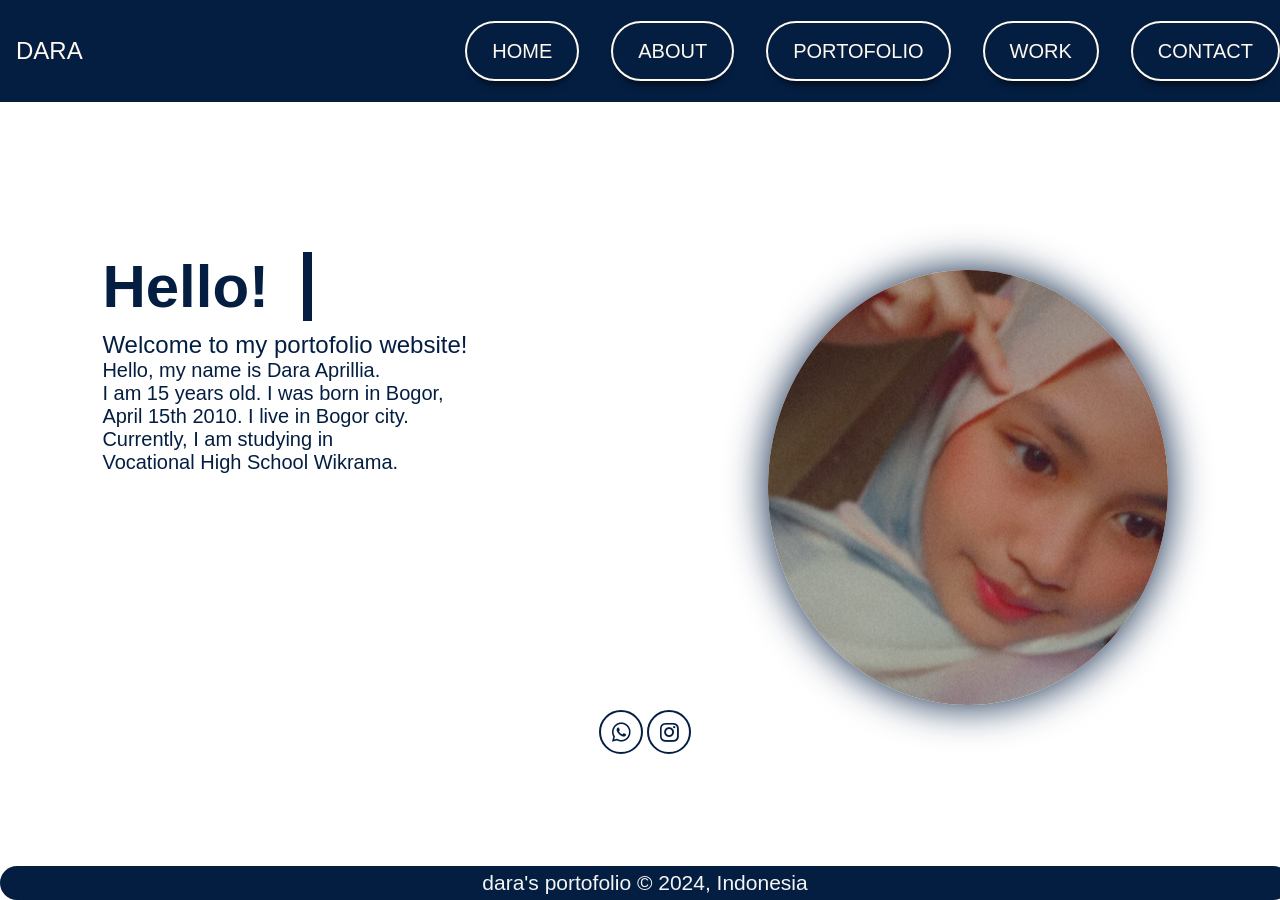
==== index.html @ 4468cf0a "first commit" ====
<!DOCTYPE html>
<html lang="en">
<head>
    <meta charset="UTF-8">
    <meta name="viewport" content="width=device-width, initial-scale=1.0">
    <title>Dara Aprillia</title>
    <link rel="stylesheet" href="style.css">
    <link href='https://unpkg.com/boxicons@2.1.4/css/boxicons.min.css' rel='stylesheet'>
</head>
<body>
    <header>
     <nav>
        <h1 class="nama">DARA</h1>
        <nav class="navbar">
        <ul>
            <li><a href="index.html">HOME</a></li>
            <li><a href="about.html">ABOUT</a></li>
            <li><a href="portofolio.html">PORTOFOLIO</a></li>
            <li> <a href="Work.html">WORK</a></li>
            <li><a href="contact.html">CONTACT</a></li>
        </ul>
        </nav>
     </nav>
    </header>
   
<main>
    <section id="HOME" class="home">
        <h1 class="typing">Hello!</h1>
        <h2>Welcome to my portofolio website!</h2>
        <p>
            Hello, my name is Dara Aprillia.<br>
            I am 15 years old. I was born in Bogor,<br>
            April 15th 2010. I live in Bogor city.<br>
            Currently, I am studying in<br> 
            Vocational High School Wikrama.<br>
        </p>
        <img src="image/dara.jpeg">
    </section>
        <br>
        <br>

    <section id="CONTACT" class="contact">
        <div class="home-sci">
            <a href="https://wa.me/+6285724727301?>?text=hello!" target="_blank">
                <i class='bx bxl-whatsapp'></i>
            </a>
            <a href="https://www.instagram.com/__daraaprrl?igsh=MmRsMGh2bnN0bWc1?>" target="_blank">
                <i class='bx bxl-instagram'></i>
            </a>
        </div>
    </section>
    <br>
    <br>
</main>
    <footer class="footer">
        <p>dara's portofolio &copy; 2024, Indonesia </p>
    </footer>
</body>
</html>
---- style.css ----
/* ini buat home */
*, html {
    padding: 0;
    margin: 0;
}

nav {
    background-color: #041e42;
    display: flex;
    justify-content: space-between;
    padding: 8px 0;
}

nav ul {
    list-style: none ;
    display: flex; 
    gap: 2rem; 
}

nav ul li {
    display: flex;
}

nav ul li a {
    padding: 12px 25px;
    margin: 5px 0px;
    border: 2px solid #fff9f0;
    border-radius: 30px;
    box-shadow: 0 10px 10px -8px rgb(0 0 0 / 78%);
    color: #fff9f0;
    text-decoration: none;
}

li a:hover {
    background-color: #13407e;
}

.nama {
    padding: 15px 16px;
    float: left;
    align-content: center;
    color: #fff9f0;
    font-family: 'Gill Sans', 'Gill Sans MT', Calibri, 'Trebuchet MS', sans-serif;
    font-weight: 400; 
}

.home {
    margin-left: 8%;
    margin-top: 150px;
}

.home h1 {
    font-size: 60px;
    color: #041e42;
    margin-bottom: 10px;
}

.home h2 {
    color:  #041e42;
    font-family: 'Gill Sans', 'Gill Sans MT', Calibri, 'Trebuchet MS', sans-serif;
    font-weight: 400; 
}

.home p {
    color: #041e42;
    font-size: 20px;
    margin-bottom: 200px;
    font-family: 'Gill Sans', 'Gill Sans MT', Calibri, 'Trebuchet MS', sans-serif;
}
      
.home img {
    height: 435px;
    width: 400px;
    border-radius: 50%;
    box-shadow: 0 0 40px #041e42;
    transition: .5s;
    position: absolute;
    left: 60%;
    top: 30%;
    object-fit: cover;
}
    
.home img:hover {
    box-shadow: none;
}

.typing {
    font-family: 'Gill Sans', 'Gill Sans MT', Calibri, 'Trebuchet MS', sans-serif;
    font-size: 24px;
    white-space: nowrap;
    overflow: hidden;
    border-right: 0.15em solid #041e42;
    width: 6ch; 
    animation: typing 1.5s steps(6, end), blink-caret 0.75s step-end infinite;
}

@keyframes typing {
    0%, 100% {
        width: 0;
    }
    50%{
        width: 8ch;
    }
}

@keyframes blink-caret {
    from, to { border-right-color: transparent; }
    50% { border-right-color: #041e42 }
}

/* ini bagian logo wa, ig */
.home-sci {
    min-height: 15vh;
    margin-left: 10px;

}

.home-sci a {
    position: relative;
    display: inline-flex;
    justify-content: center;
    align-items: center;
    width: 40px;
    height: 40px;
    background: transparent;
    border: 2px solid #041e42;
    border-radius: 50%;
    font-size: 25px;
    color: #041e42;
    text-decoration: none;
    z-index: 1;
    overflow: hidden;
    transition: .5s;
}

.home-sci a:hover {
    color: whitesmoke;
}

.home-sci a::before {
    content: '';
    position: absolute;
    top: 0;
    left: 0;
    width: 0;
    height: 100%;
    background: #041e42;
    z-index: -1;
    transition: .5s;
}

.home-sci a:hover::before {
    width: 100%;
}

/* ini buat bagian box about*/
#Education {
    background-color: #fff9f0;
    padding: 50px 0;
    text-align: center;
}

    .headersklills h1 {
        font-family: 'Gill Sans', 'Gill Sans MT', Calibri, 'Trebuchet MS', sans-serif;
        font-size: 2.5rem;
        color: #041e42;
        margin-bottom: 40px;
    }

    .headersklills p {
        font-family: 'Gill Sans', 'Gill Sans MT', Calibri, 'Trebuchet MS', sans-serif;
        color: #13407e;
        margin-bottom: 40px;
    }

span {
    color: #13407e;
}

.education-container {
    display: flex;
    flex-wrap: wrap;
    justify-content: center;
    gap: 30px;
    padding: 0 20px;
}

.education-box {
    background-color: whitesmoke;
    border-radius: 15px;
    box-shadow: 0 4px 10px #041e42;
    width: calc(30% - 30px);
    text-align: center;
    padding: 25px;
    transition: transform 0.3s ease, box-shadow 0.3s ease;
}

.education-box:hover {
    transform: translateY(-10px);
    box-shadow: 0 6px 15px #041e42;
}

.sejarah-box {
    background-color: whitesmoke;
    border-radius: 15px;
    box-shadow: 0 4px 10px #041e42;
    width: calc(30% - 10px);
    text-align: center;
    padding: 30px;
    transition: transform 0.3s ease, box-shadow 0.3s ease;
}

.sejarah-box:hover {
    transform: translateY(-10px);
    box-shadow: 0 6px 15px #041e42;
}

.work-box {
    background-color: whitesmoke;
    border-radius: 15px;
    box-shadow: 0 4px 10px #041e42;
    width: calc(30% - 10px);
    text-align: center;
    padding: 30px;
    transition: transform 0.3s ease, box-shadow 0.3s ease;
}

.work-box:hover {
    transform: translateY(-10px);
    box-shadow: 0 6px 15px #041e42;
}


.education-image img {
    width: 100%;
    height: 250px;
    object-fit: cover;
    border-radius: 10px;
    margin-bottom: 15px;
}


.education-info h2 {
    font-family: 'Gill Sans', 'Gill Sans MT', Calibri, 'Trebuchet MS', sans-serif;
    font-size: 1.3rem;
    color:#041e42;
    margin-bottom: 10px;
}

.education-info p {
    font-size: 1rem;
    color: #13407e;
    line-height: 1.6;
    font-family: 'Gill Sans', 'Gill Sans MT', Calibri, 'Trebuchet MS', sans-serif;
}

@media (max-width: 768px) {
    .education-container {
        flex-direction: column;
        gap: 20px;
    }

    .education-box {
        width: 100%;
    }
}

/* ini untuk bagian tugas pipas */
#Article {
    background-color: #fff9f0;
    padding: 50px 0;
    text-align: center;
}

.Article h1 {
    font-family: 'Gill Sans', 'Gill Sans MT', Calibri, 'Trebuchet MS', sans-serif;
    font-size: 2.5rem;
    color: #041e42;
    margin-bottom: 40px;
}

.Article-container {
    display: flex;
    flex-wrap: wrap;
    justify-content: center;
    gap: 30px;
    padding: 0 20px;
}

.Article-box {
    background-color: whitesmoke;
    border-radius: 10px;
    box-shadow: 0 4px 10px #041e42;
    width: calc(300% - 30px);
    text-align: center;
    padding: 20px;
    transition: transform 0.3s ease, box-shadow 0.3s ease;
}

.Article-box:hover {
    transform: translateY(-10px);
    box-shadow: 0 6px 15px #041e42;
}

.Article-image img {
    width: 50%;
    height: 400px;
    object-fit: cover;
    border-radius: 10px;
    margin-bottom: 15px;
}

.Article-info h1 {
    font-size: 1.6rem;
    color: #041e42;
    margin-bottom: 10px;
    text-align: center ;
}

.Article-info p, li {
    font-size: 1.1rem;
    color: #13407e;
    line-height: 2rem;
    text-align: justify;
    font-family: 'Gill Sans', 'Gill Sans MT', Calibri, 'Trebuchet MS', sans-serif;
}

.Sejarah-info p {
    font-size: 1.1rem;
    color: #13407e;
    line-height: 2rem;
    text-align: justify;
    font-family: 'Gill Sans', 'Gill Sans MT', Calibri, 'Trebuchet MS', sans-serif;
}

.Sunda-info p {
    font-size: 1.1rem;
    color: #13407e;
    line-height: 2rem;
    text-align: justify;
    font-family: 'Gill Sans', 'Gill Sans MT', Calibri, 'Trebuchet MS', sans-serif;
    text-indent: 30px;
}

.Sunda-info h1 {
    font-size: 1.6rem;
    color: #041e42;
    margin-bottom: 10px;
    text-align: center ;
}

.Sunda-image {
    width: 100px;
}

.education-info a{
    color: #041e42;
    text-decoration: none;
}

a{
    font-size: 20px;
    color: #13407e;
    text-decoration: none;
}

/* untuk portofolio */
.portofolio-container {
    display: flex;
    flex-wrap: wrap;
    justify-content: center;
    gap: 30px;
    padding: 0 20px;
}

.education-info h1 {
    font-family: 'Gill Sans', 'Gill Sans MT', Calibri, 'Trebuchet MS', sans-serif;
    font-size: 1.3rem;
    color:#041e42;
    margin-bottom: 10px;
    text-decoration: none;
}

/* ini untuk contact */
.contact {
    display: flex ;
    place-content: center;
}

#content {
    width: 100%;
    display: flex;
    justify-content: center;
}

#contact h2 { 
    text-align: center;
    font-family: 'Gill Sans', 'Gill Sans MT', Calibri, 'Trebuchet MS', sans-serif;
}


.card {
    width: 400px;
    max-width: 90%;
    box-shadow: 0 4px 8px rgba(0, 0, 0, 0.2);
    padding: 30px;
    margin-top: 20px;
    background-color: #fff;
    border-radius: 10px;
}

#ContactForm_contact-form-name,
#ContactForm_contact-form-email {
    width: 100%;
    height: auto;
    margin: 5px auto;
    padding: 10px;
    background: #fff;
    border: 1px solid #ddd;
}

#ContactForm_contact-form-message {
    width: 100%;
    height: 100px;
    margin: 5px 0;
    padding: 10px;
    background: #fff;
    border: 1px solid #ddd;
}

#ContactForm_contact-form-submit {
    width: 100%;
    background:#041e42;
    color: white;
    margin: 10px auto;
    padding: 10px 18px;
    font-weight: 700;
    font-size: 14px;
    text-transform: uppercase;
    letter-spacing: 1px;
    border-radius: 3px;
    border: 1px solid #ddd;
}

/* ini untuk footer */
.footer{
    padding: 5px;
    background-color: #041e42;
    color: whitesmoke;
    margin-left: 0%;
    margin-right: 0%;
    border-radius: 25px;
    text-align: center;
    font-size: 21px;
    position: fixed;
    bottom: 0%;
    width: 100%;
    font-family: 'Gill Sans', 'Gill Sans MT', Calibri, 'Trebuchet MS', sans-serif;
}
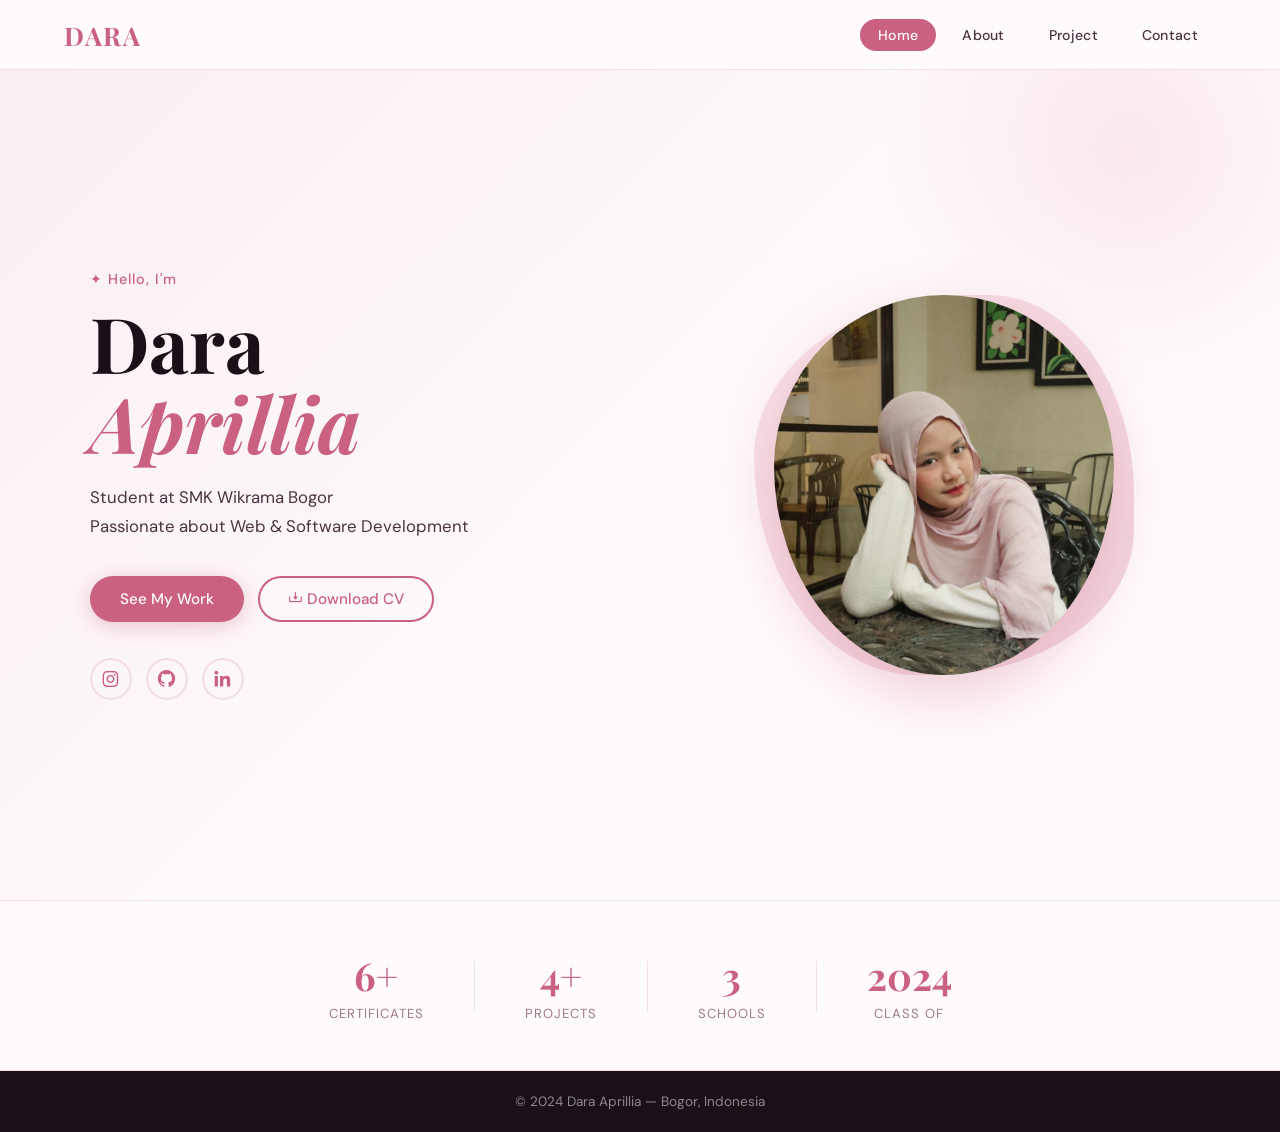
==== commit daf64a28: "pesan update" ====
--- a/index.html
+++ b/index.html
@@ -4,56 +4,61 @@
     <meta charset="UTF-8">
     <meta name="viewport" content="width=device-width, initial-scale=1.0">
     <title>Dara Aprillia</title>
+    <link rel="preconnect" href="https://fonts.googleapis.com">
+    <link href="https://fonts.googleapis.com/css2?family=Playfair+Display:wght@400;700&family=DM+Sans:wght@300;400;500&display=swap" rel="stylesheet">
+    <link href='https://unpkg.com/boxicons@2.1.4/css/boxicons.min.css' rel='stylesheet'>
     <link rel="stylesheet" href="style.css">
-    <link href='https://unpkg.com/boxicons@2.1.4/css/boxicons.min.css' rel='stylesheet'>
 </head>
 <body>
-    <header>
-     <nav>
-        <h1 class="nama">DARA</h1>
-        <nav class="navbar">
-        <ul>
-            <li><a href="index.html">HOME</a></li>
-            <li><a href="about.html">ABOUT</a></li>
-            <li><a href="portofolio.html">PORTOFOLIO</a></li>
-            <li> <a href="Work.html">WORK</a></li>
-            <li><a href="contact.html">CONTACT</a></li>
+    <!-- NAV -->
+    <nav class="navbar" id="navbar">
+        <a href="index.html" class="logo">DARA</a>
+        <ul class="nav-links" id="nav-links">
+            <li><a href="index.html" class="active">Home</a></li>
+            <li><a href="about.html">About</a></li>
+            <li><a href="Work.html">Project</a></li>
+            <li><a href="contact.html">Contact</a></li>
         </ul>
-        </nav>
-     </nav>
-    </header>
-   
-<main>
-    <section id="HOME" class="home">
-        <h1 class="typing">Hello!</h1>
-        <h2>Welcome to my portofolio website!</h2>
-        <p>
-            Hello, my name is Dara Aprillia.<br>
-            I am 15 years old. I was born in Bogor,<br>
-            April 15th 2010. I live in Bogor city.<br>
-            Currently, I am studying in<br> 
-            Vocational High School Wikrama.<br>
-        </p>
-        <img src="image/dara.jpeg">
-    </section>
-        <br>
-        <br>
+        <button class="hamburger" id="hamburger"><i class='bx bx-menu'></i></button>
+    </nav>
 
-    <section id="CONTACT" class="contact">
-        <div class="home-sci">
-            <a href="https://wa.me/+6285724727301?>?text=hello!" target="_blank">
-                <i class='bx bxl-whatsapp'></i>
-            </a>
-            <a href="https://www.instagram.com/__daraaprrl?igsh=MmRsMGh2bnN0bWc1?>" target="_blank">
-                <i class='bx bxl-instagram'></i>
-            </a>
+    <!-- HERO -->
+    <section class="hero">
+        <div class="hero-content">
+            <span class="hero-label">✦ Hello, I'm</span>
+            <h1 class="hero-title">Dara<br><em>Aprillia</em></h1>
+            <p class="hero-sub">Student at SMK Wikrama Bogor<br>Passionate about Web & Software Development</p>
+            <div class="hero-btns">
+                <a href="Work.html" class="btn-primary">See My Work</a>
+                <a href="image/CV Dara Aprillia.pdf" download class="btn-outline"><i class="bx bx-download"></i> Download CV</a>
+            </div>
+            <div class="socials">
+                <a href="https://www.instagram.com/__daraaprrl" target="_blank" title="Instagram"><i class='bx bxl-instagram'></i></a>
+                <a href="https://github.com/" target="_blank" title="GitHub"><i class='bx bxl-github'></i></a>
+                <a href="https://www.linkedin.com/in/dara-aprillia-b47531371/" target="_blank" title="linkedin"><i class='bx bxl-linkedin'></i></a>
+            </div>
+        </div>
+        <div class="hero-img-wrap">
+            <div class="hero-img-blob"></div>
+            <img src="image/dara.jpeg" alt="Dara Aprillia" class="hero-img">
         </div>
     </section>
-    <br>
-    <br>
-</main>
+
+    <!-- QUICK STATS -->
+    <section class="stats">
+        <div class="stat"><span class="stat-num">6+</span><span class="stat-label">Certificates</span></div>
+        <div class="stat-divider"></div>
+        <div class="stat"><span class="stat-num">4+</span><span class="stat-label">Projects</span></div>
+        <div class="stat-divider"></div>
+        <div class="stat"><span class="stat-num">3</span><span class="stat-label">Schools</span></div>
+        <div class="stat-divider"></div>
+        <div class="stat"><span class="stat-num">2024</span><span class="stat-label">Class of</span></div>
+    </section>
+
     <footer class="footer">
-        <p>dara's portofolio &copy; 2024, Indonesia </p>
+        <p>© 2024 Dara Aprillia — Bogor, Indonesia</p>
     </footer>
+
+    <script src="main.js"></script>
 </body>
-</html>+</html>
--- a/style.css
+++ b/style.css
@@ -1,460 +1,1150 @@
-/* ini buat home */
-*, html {
-    padding: 0;
-    margin: 0;
-}
-
-nav {
-    background-color: #041e42;
-    display: flex;
+/* ===========================
+   ROOT & RESET
+=========================== */
+@import url('https://fonts.googleapis.com/css2?family=Playfair+Display:ital,wght@0,400;0,700;1,400&family=DM+Sans:wght@300;400;500&display=swap');
+
+*, *::before, *::after { margin: 0; padding: 0; box-sizing: border-box; }
+
+:root {
+    --rose:       #CA6180;
+    --rose-light: #e8a0b4;
+    --rose-dark:  #a84e68;
+    --rose-pale:  #f9eef2;
+    --ink:        #1a1118;
+    --ink-soft:   #4a3340;
+    --muted:      #9c7a88;
+    --white:      #fffbfc;
+    --card-bg:    #fff5f8;
+    --border:     rgba(202,97,128,.18);
+    --shadow:     0 8px 32px rgba(202,97,128,.13);
+    --radius:     16px;
+    --radius-sm:  10px;
+    --nav-h:      70px;
+    --font-display: 'Playfair Display', Georgia, serif;
+    --font-body:    'DM Sans', sans-serif;
+    --transition:   .3s cubic-bezier(.4,0,.2,1);
+}
+
+html { scroll-behavior: smooth; }
+
+body {
+    font-family: var(--font-body);
+    background: var(--white);
+    color: var(--ink);
+    min-height: 100vh;
+    overflow-x: hidden;
+}
+
+/* ===========================
+   SCROLLBAR
+=========================== */
+::-webkit-scrollbar { width: 6px; }
+::-webkit-scrollbar-track { background: var(--rose-pale); }
+::-webkit-scrollbar-thumb { background: var(--rose); border-radius: 99px; }
+
+/* ===========================
+   NAVBAR
+=========================== */
+.navbar {
+    position: fixed;
+    top: 0; left: 0; right: 0;
+    z-index: 100;
+    height: var(--nav-h);
+    display: flex;
+    align-items: center;
     justify-content: space-between;
-    padding: 8px 0;
-}
-
-nav ul {
-    list-style: none ;
-    display: flex; 
-    gap: 2rem; 
-}
-
-nav ul li {
-    display: flex;
-}
-
-nav ul li a {
-    padding: 12px 25px;
-    margin: 5px 0px;
-    border: 2px solid #fff9f0;
-    border-radius: 30px;
-    box-shadow: 0 10px 10px -8px rgb(0 0 0 / 78%);
-    color: #fff9f0;
+    padding: 0 5%;
+    background: rgba(255,251,252,.92);
+    backdrop-filter: blur(14px);
+    border-bottom: 1px solid var(--border);
+    transition: box-shadow var(--transition);
+}
+.navbar.scrolled { box-shadow: var(--shadow); }
+
+.logo {
+    font-family: var(--font-display);
+    font-size: 1.6rem;
+    font-weight: 700;
+    color: var(--rose);
     text-decoration: none;
-}
-
-li a:hover {
-    background-color: #13407e;
-}
-
-.nama {
-    padding: 15px 16px;
-    float: left;
-    align-content: center;
-    color: #fff9f0;
-    font-family: 'Gill Sans', 'Gill Sans MT', Calibri, 'Trebuchet MS', sans-serif;
-    font-weight: 400; 
-}
-
-.home {
-    margin-left: 8%;
-    margin-top: 150px;
-}
-
-.home h1 {
-    font-size: 60px;
-    color: #041e42;
-    margin-bottom: 10px;
-}
-
-.home h2 {
-    color:  #041e42;
-    font-family: 'Gill Sans', 'Gill Sans MT', Calibri, 'Trebuchet MS', sans-serif;
-    font-weight: 400; 
-}
-
-.home p {
-    color: #041e42;
-    font-size: 20px;
-    margin-bottom: 200px;
-    font-family: 'Gill Sans', 'Gill Sans MT', Calibri, 'Trebuchet MS', sans-serif;
-}
-      
-.home img {
-    height: 435px;
-    width: 400px;
-    border-radius: 50%;
-    box-shadow: 0 0 40px #041e42;
-    transition: .5s;
-    position: absolute;
-    left: 60%;
-    top: 30%;
-    object-fit: cover;
-}
-    
-.home img:hover {
-    box-shadow: none;
-}
-
-.typing {
-    font-family: 'Gill Sans', 'Gill Sans MT', Calibri, 'Trebuchet MS', sans-serif;
-    font-size: 24px;
-    white-space: nowrap;
+    letter-spacing: 2px;
+}
+
+.nav-links {
+    display: flex;
+    gap: 8px;
+    list-style: none;
+}
+.nav-links a {
+    font-family: var(--font-body);
+    font-size: .88rem;
+    font-weight: 500;
+    color: var(--ink-soft);
+    text-decoration: none;
+    padding: 7px 18px;
+    border-radius: 99px;
+    transition: var(--transition);
+    letter-spacing: .3px;
+}
+.nav-links a:hover, .nav-links a.active {
+    background: var(--rose);
+    color: var(--white);
+}
+
+.hamburger {
+    display: none;
+    background: none;
+    border: none;
+    font-size: 1.6rem;
+    color: var(--rose);
+    cursor: pointer;
+}
+
+/* ===========================
+   HERO
+=========================== */
+.hero {
+    min-height: 100vh;
+    padding-top: var(--nav-h);
+    display: grid;
+    grid-template-columns: 1fr 1fr;
+    align-items: center;
+    gap: 40px;
+    padding-left: 7%;
+    padding-right: 5%;
+    background: linear-gradient(135deg, var(--rose-pale) 0%, var(--white) 60%);
+    position: relative;
     overflow: hidden;
-    border-right: 0.15em solid #041e42;
-    width: 6ch; 
-    animation: typing 1.5s steps(6, end), blink-caret 0.75s step-end infinite;
-}
-
-@keyframes typing {
-    0%, 100% {
-        width: 0;
-    }
-    50%{
-        width: 8ch;
-    }
-}
-
-@keyframes blink-caret {
-    from, to { border-right-color: transparent; }
-    50% { border-right-color: #041e42 }
-}
-
-/* ini bagian logo wa, ig */
-.home-sci {
-    min-height: 15vh;
-    margin-left: 10px;
-
-}
-
-.home-sci a {
-    position: relative;
-    display: inline-flex;
-    justify-content: center;
-    align-items: center;
-    width: 40px;
-    height: 40px;
-    background: transparent;
-    border: 2px solid #041e42;
-    border-radius: 50%;
-    font-size: 25px;
-    color: #041e42;
-    text-decoration: none;
-    z-index: 1;
-    overflow: hidden;
-    transition: .5s;
-}
-
-.home-sci a:hover {
-    color: whitesmoke;
-}
-
-.home-sci a::before {
+}
+
+.hero::before {
     content: '';
     position: absolute;
-    top: 0;
-    left: 0;
-    width: 0;
-    height: 100%;
-    background: #041e42;
-    z-index: -1;
-    transition: .5s;
-}
-
-.home-sci a:hover::before {
-    width: 100%;
-}
-
-/* ini buat bagian box about*/
-#Education {
-    background-color: #fff9f0;
-    padding: 50px 0;
-    text-align: center;
-}
-
-    .headersklills h1 {
-        font-family: 'Gill Sans', 'Gill Sans MT', Calibri, 'Trebuchet MS', sans-serif;
-        font-size: 2.5rem;
-        color: #041e42;
-        margin-bottom: 40px;
-    }
-
-    .headersklills p {
-        font-family: 'Gill Sans', 'Gill Sans MT', Calibri, 'Trebuchet MS', sans-serif;
-        color: #13407e;
-        margin-bottom: 40px;
-    }
-
-span {
-    color: #13407e;
-}
-
-.education-container {
-    display: flex;
+    width: 500px; height: 500px;
+    background: radial-gradient(circle, rgba(202,97,128,.12) 0%, transparent 70%);
+    top: -100px; right: -100px;
+    border-radius: 50%;
+    pointer-events: none;
+}
+
+.hero-label {
+    font-size: .9rem;
+    color: var(--rose);
+    font-weight: 500;
+    letter-spacing: 1px;
+    display: block;
+    margin-bottom: 14px;
+}
+
+.hero-title {
+    font-family: var(--font-display);
+    font-size: clamp(3rem, 6vw, 5.5rem);
+    line-height: 1.05;
+    color: var(--ink);
+    margin-bottom: 20px;
+}
+.hero-title em {
+    color: var(--rose);
+    font-style: italic;
+}
+
+.hero-sub {
+    font-size: 1.05rem;
+    color: var(--ink-soft);
+    line-height: 1.7;
+    margin-bottom: 36px;
+    max-width: 380px;
+}
+
+.hero-btns { display: flex; gap: 14px; flex-wrap: wrap; margin-bottom: 36px; }
+
+.btn-primary {
+    background: var(--rose);
+    color: var(--white);
+    padding: 13px 30px;
+    border-radius: 99px;
+    text-decoration: none;
+    font-weight: 500;
+    font-size: .95rem;
+    transition: var(--transition);
+    box-shadow: 0 4px 20px rgba(202,97,128,.35);
+}
+.btn-primary:hover { background: var(--rose-dark); transform: translateY(-2px); }
+
+.btn-outline {
+    border: 2px solid var(--rose);
+    color: var(--rose);
+    padding: 11px 28px;
+    border-radius: 99px;
+    text-decoration: none;
+    font-weight: 500;
+    font-size: .95rem;
+    transition: var(--transition);
+}
+.btn-outline:hover { background: var(--rose); color: var(--white); }
+
+.socials { display: flex; gap: 14px; }
+.socials a {
+    width: 42px; height: 42px;
+    border-radius: 50%;
+    border: 2px solid var(--border);
+    display: flex; align-items: center; justify-content: center;
+    font-size: 1.3rem;
+    color: var(--rose);
+    text-decoration: none;
+    transition: var(--transition);
+}
+.socials a:hover { background: var(--rose); color: var(--white); border-color: var(--rose); }
+
+/* hero image */
+.hero-img-wrap {
+    position: relative;
+    display: flex;
+    justify-content: center;
+    align-items: center;
+}
+
+.hero-img-blob {
+    position: absolute;
+    width: 380px; height: 380px;
+    background: linear-gradient(135deg, var(--rose-light), var(--rose));
+    border-radius: 60% 40% 55% 45% / 45% 55% 40% 60%;
+    opacity: .25;
+    animation: blob 7s ease-in-out infinite;
+}
+
+@keyframes blob {
+    0%, 100% { border-radius: 60% 40% 55% 45% / 45% 55% 40% 60%; }
+    50%       { border-radius: 40% 60% 45% 55% / 55% 45% 60% 40%; }
+}
+
+.hero-img {
+    width: 340px; height: 380px;
+    object-fit: cover;
+    border-radius: 50% 50% 50% 50% / 45% 45% 55% 55%;
+    box-shadow: 0 20px 60px rgba(202,97,128,.3);
+    position: relative;
+    z-index: 1;
+    animation: float 5s ease-in-out infinite;
+}
+
+@keyframes float {
+    0%, 100% { transform: translateY(0); }
+    50%       { transform: translateY(-14px); }
+}
+
+.hero-scroll {
+    position: absolute;
+    bottom: 30px; left: 50%;
+    transform: translateX(-50%);
+    font-size: .78rem;
+    color: var(--muted);
+    letter-spacing: 2px;
+    animation: fadeInUp 1s ease 1s both;
+}
+
+/* ===========================
+   STATS
+=========================== */
+.stats {
+    display: flex;
+    justify-content: center;
+    align-items: center;
+    gap: 0;
+    padding: 48px 5%;
+    background: var(--white);
+    border-top: 1px solid var(--border);
+    border-bottom: 1px solid var(--border);
     flex-wrap: wrap;
+}
+
+.stat {
+    display: flex;
+    flex-direction: column;
+    align-items: center;
+    padding: 0 50px;
+}
+.stat-num {
+    font-family: var(--font-display);
+    font-size: 2.4rem;
+    font-weight: 700;
+    color: var(--rose);
+}
+.stat-label {
+    font-size: .82rem;
+    color: var(--muted);
+    letter-spacing: 1px;
+    text-transform: uppercase;
+    margin-top: 4px;
+}
+.stat-divider {
+    width: 1px; height: 50px;
+    background: var(--border);
+}
+
+/* ===========================
+   PAGE HERO (inner pages)
+=========================== */
+.page-hero {
+    padding: calc(var(--nav-h) + 60px) 7% 60px;
+    background: linear-gradient(135deg, var(--rose-pale) 0%, var(--white) 70%);
+    border-bottom: 1px solid var(--border);
+}
+.page-hero .tag {
+    font-size: .8rem;
+    letter-spacing: 2px;
+    text-transform: uppercase;
+    color: var(--rose);
+    font-weight: 500;
+    margin-bottom: 12px;
+    display: block;
+}
+.page-hero h1 {
+    font-family: var(--font-display);
+    font-size: clamp(2rem, 4vw, 3.5rem);
+    color: var(--ink);
+    margin-bottom: 14px;
+}
+.page-hero h1 em { color: var(--rose); font-style: italic; }
+.page-hero p {
+    max-width: 600px;
+    font-size: 1rem;
+    color: var(--ink-soft);
+    line-height: 1.75;
+}
+
+/* ===========================
+   SECTION WRAPPER
+=========================== */
+.section {
+    padding: 80px 7%;
+}
+.section-title {
+    font-family: var(--font-display);
+    font-size: 2rem;
+    color: var(--ink);
+    margin-bottom: 8px;
+}
+.section-title em { color: var(--rose); }
+.section-sub {
+    font-size: .95rem;
+    color: var(--muted);
+    margin-bottom: 48px;
+}
+
+/* ===========================
+   CARDS GRID
+=========================== */
+.cards-grid {
+    display: grid;
+    grid-template-columns: repeat(auto-fill, minmax(280px, 1fr));
+    gap: 24px;
+}
+
+.card {
+    background: var(--card-bg);
+    border-radius: var(--radius);
+    border: 1px solid var(--border);
+    overflow: hidden;
+    transition: var(--transition);
+    display: flex;
+    flex-direction: column;
+}
+.card:hover {
+    transform: translateY(-6px);
+    box-shadow: var(--shadow);
+}
+
+.card-img {
+    width: 100%; height: 200px;
+    object-fit: cover;
+    display: block;
+    transition: transform .4s ease;
+}
+.card:hover .card-img { transform: scale(1.04); }
+
+.card-body {
+    padding: 20px 22px 24px;
+    flex: 1;
+    display: flex;
+    flex-direction: column;
+}
+.card-tag {
+    font-size: .72rem;
+    letter-spacing: 1.5px;
+    text-transform: uppercase;
+    color: var(--rose);
+    font-weight: 500;
+    margin-bottom: 8px;
+}
+.card-title {
+    font-family: var(--font-display);
+    font-size: 1.2rem;
+    color: var(--ink);
+    margin-bottom: 8px;
+}
+.card-desc {
+    font-size: .88rem;
+    color: var(--ink-soft);
+    line-height: 1.65;
+    flex: 1;
+}
+.card-footer {
+    margin-top: 18px;
+    display: flex;
+    gap: 10px;
+    align-items: center;
+}
+
+.chip {
+    font-size: .72rem;
+    padding: 4px 12px;
+    border-radius: 99px;
+    background: rgba(202,97,128,.1);
+    color: var(--rose);
+    font-weight: 500;
+}
+
+.card-link {
+    margin-left: auto;
+    background: var(--rose);
+    color: var(--white);
+    text-decoration: none;
+    font-size: .8rem;
+    font-weight: 500;
+    padding: 7px 16px;
+    border-radius: 99px;
+    display: inline-flex;
+    align-items: center;
+    gap: 6px;
+    transition: var(--transition);
+}
+.card-link:hover { background: var(--rose-dark); }
+
+/* ===========================
+   ABOUT — EDUCATION TIMELINE
+=========================== */
+.timeline {
+    position: relative;
+    max-width: 700px;
+}
+.timeline::before {
+    content: '';
+    position: absolute;
+    left: 18px; top: 0; bottom: 0;
+    width: 2px;
+    background: linear-gradient(to bottom, var(--rose), var(--rose-light));
+}
+.tl-item {
+    display: flex;
+    gap: 30px;
+    margin-bottom: 48px;
+    animation: fadeInUp .6s ease both;
+}
+.tl-dot {
+    width: 38px; height: 38px;
+    min-width: 38px;
+    background: var(--rose);
+    border-radius: 50%;
+    display: flex; align-items: center; justify-content: center;
+    color: white;
+    font-size: 1.1rem;
+    box-shadow: 0 0 0 5px rgba(202,97,128,.15);
+    position: relative;
+    z-index: 1;
+}
+.tl-content {
+    background: var(--card-bg);
+    border: 1px solid var(--border);
+    border-radius: var(--radius);
+    padding: 22px 26px;
+    flex: 1;
+}
+.tl-year {
+    font-size: .78rem;
+    color: var(--rose);
+    font-weight: 500;
+    letter-spacing: 1px;
+    text-transform: uppercase;
+    margin-bottom: 6px;
+}
+.tl-content h3 {
+    font-family: var(--font-display);
+    font-size: 1.15rem;
+    color: var(--ink);
+    margin-bottom: 8px;
+}
+.tl-content p {
+    font-size: .9rem;
+    color: var(--ink-soft);
+    line-height: 1.65;
+}
+
+/* ===========================
+   PORTFOLIO — CERT CARDS
+=========================== */
+.cert-card {
+    background: var(--card-bg);
+    border-radius: var(--radius);
+    border: 1px solid var(--border);
+    overflow: hidden;
+    transition: var(--transition);
+}
+.cert-card:hover { transform: translateY(-5px); box-shadow: var(--shadow); }
+
+.cert-img-wrap {
+    position: relative;
+    overflow: hidden;
+    background: #f5f0f2;
+    display: flex;
+    align-items: center;
     justify-content: center;
-    gap: 30px;
-    padding: 0 20px;
-}
-
-.education-box {
-    background-color: whitesmoke;
-    border-radius: 15px;
-    box-shadow: 0 4px 10px #041e42;
-    width: calc(30% - 30px);
-    text-align: center;
-    padding: 25px;
-    transition: transform 0.3s ease, box-shadow 0.3s ease;
-}
-
-.education-box:hover {
-    transform: translateY(-10px);
-    box-shadow: 0 6px 15px #041e42;
-}
-
-.sejarah-box {
-    background-color: whitesmoke;
-    border-radius: 15px;
-    box-shadow: 0 4px 10px #041e42;
-    width: calc(30% - 10px);
-    text-align: center;
-    padding: 30px;
-    transition: transform 0.3s ease, box-shadow 0.3s ease;
-}
-
-.sejarah-box:hover {
-    transform: translateY(-10px);
-    box-shadow: 0 6px 15px #041e42;
-}
-
-.work-box {
-    background-color: whitesmoke;
-    border-radius: 15px;
-    box-shadow: 0 4px 10px #041e42;
-    width: calc(30% - 10px);
-    text-align: center;
-    padding: 30px;
-    transition: transform 0.3s ease, box-shadow 0.3s ease;
-}
-
-.work-box:hover {
-    transform: translateY(-10px);
-    box-shadow: 0 6px 15px #041e42;
-}
-
-
-.education-image img {
-    width: 100%;
-    height: 250px;
-    object-fit: cover;
-    border-radius: 10px;
-    margin-bottom: 15px;
-}
-
-
-.education-info h2 {
-    font-family: 'Gill Sans', 'Gill Sans MT', Calibri, 'Trebuchet MS', sans-serif;
-    font-size: 1.3rem;
-    color:#041e42;
-    margin-bottom: 10px;
-}
-
-.education-info p {
-    font-size: 1rem;
-    color: #13407e;
-    line-height: 1.6;
-    font-family: 'Gill Sans', 'Gill Sans MT', Calibri, 'Trebuchet MS', sans-serif;
-}
-
-@media (max-width: 768px) {
-    .education-container {
-        flex-direction: column;
-        gap: 20px;
-    }
-
-    .education-box {
-        width: 100%;
-    }
-}
-
-/* ini untuk bagian tugas pipas */
-#Article {
-    background-color: #fff9f0;
-    padding: 50px 0;
-    text-align: center;
-}
-
-.Article h1 {
-    font-family: 'Gill Sans', 'Gill Sans MT', Calibri, 'Trebuchet MS', sans-serif;
-    font-size: 2.5rem;
-    color: #041e42;
-    margin-bottom: 40px;
-}
-
-.Article-container {
-    display: flex;
-    flex-wrap: wrap;
-    justify-content: center;
-    gap: 30px;
-    padding: 0 20px;
-}
-
-.Article-box {
-    background-color: whitesmoke;
-    border-radius: 10px;
-    box-shadow: 0 4px 10px #041e42;
-    width: calc(300% - 30px);
-    text-align: center;
-    padding: 20px;
-    transition: transform 0.3s ease, box-shadow 0.3s ease;
-}
-
-.Article-box:hover {
-    transform: translateY(-10px);
-    box-shadow: 0 6px 15px #041e42;
-}
-
-.Article-image img {
-    width: 50%;
-    height: 400px;
-    object-fit: cover;
-    border-radius: 10px;
-    margin-bottom: 15px;
-}
-
-.Article-info h1 {
-    font-size: 1.6rem;
-    color: #041e42;
-    margin-bottom: 10px;
-    text-align: center ;
-}
-
-.Article-info p, li {
-    font-size: 1.1rem;
-    color: #13407e;
-    line-height: 2rem;
-    text-align: justify;
-    font-family: 'Gill Sans', 'Gill Sans MT', Calibri, 'Trebuchet MS', sans-serif;
-}
-
-.Sejarah-info p {
-    font-size: 1.1rem;
-    color: #13407e;
-    line-height: 2rem;
-    text-align: justify;
-    font-family: 'Gill Sans', 'Gill Sans MT', Calibri, 'Trebuchet MS', sans-serif;
-}
-
-.Sunda-info p {
-    font-size: 1.1rem;
-    color: #13407e;
-    line-height: 2rem;
-    text-align: justify;
-    font-family: 'Gill Sans', 'Gill Sans MT', Calibri, 'Trebuchet MS', sans-serif;
-    text-indent: 30px;
-}
-
-.Sunda-info h1 {
-    font-size: 1.6rem;
-    color: #041e42;
-    margin-bottom: 10px;
-    text-align: center ;
-}
-
-.Sunda-image {
-    width: 100px;
-}
-
-.education-info a{
-    color: #041e42;
-    text-decoration: none;
-}
-
-a{
-    font-size: 20px;
-    color: #13407e;
-    text-decoration: none;
-}
-
-/* untuk portofolio */
-.portofolio-container {
-    display: flex;
-    flex-wrap: wrap;
-    justify-content: center;
-    gap: 30px;
-    padding: 0 20px;
-}
-
-.education-info h1 {
-    font-family: 'Gill Sans', 'Gill Sans MT', Calibri, 'Trebuchet MS', sans-serif;
-    font-size: 1.3rem;
-    color:#041e42;
-    margin-bottom: 10px;
-    text-decoration: none;
-}
-
-/* ini untuk contact */
-.contact {
-    display: flex ;
-    place-content: center;
-}
-
-#content {
-    width: 100%;
-    display: flex;
-    justify-content: center;
-}
-
-#contact h2 { 
-    text-align: center;
-    font-family: 'Gill Sans', 'Gill Sans MT', Calibri, 'Trebuchet MS', sans-serif;
-}
-
-
-.card {
-    width: 400px;
-    max-width: 90%;
-    box-shadow: 0 4px 8px rgba(0, 0, 0, 0.2);
-    padding: 30px;
-    margin-top: 20px;
-    background-color: #fff;
-    border-radius: 10px;
-}
-
-#ContactForm_contact-form-name,
-#ContactForm_contact-form-email {
+    padding: 12px;
+}
+.cert-img-wrap img {
     width: 100%;
     height: auto;
-    margin: 5px auto;
+    max-height: 260px;
+    object-fit: contain;
+    transition: transform .4s ease;
+    display: block;
+}
+.cert-card:hover .cert-img-wrap img { transform: scale(1.03); }
+
+.cert-body { padding: 16px 18px 20px; }
+.cert-body h3 {
+    font-family: var(--font-display);
+    font-size: 1rem;
+    color: var(--ink);
+    margin-bottom: 4px;
+}
+.cert-body span {
+    font-size: .78rem;
+    color: var(--muted);
+}
+
+/* ===========================
+   WORK — PROJECT CARDS
+=========================== */
+.project-card {
+    background: var(--card-bg);
+    border-radius: var(--radius);
+    border: 1px solid var(--border);
+    overflow: hidden;
+    transition: var(--transition);
+    display: flex;
+    flex-direction: column;
+}
+.project-card:hover { transform: translateY(-6px); box-shadow: var(--shadow); }
+
+.project-img-wrap { width: 100%; height: 220px; overflow: hidden; background: #f5f0f2; }
+.project-img { width: 100%; height: 100%; object-fit: cover; object-position: center top; transition: transform .4s ease; }
+.project-card:hover .project-img { transform: scale(1.04); }
+
+.project-body { padding: 20px 22px 24px; flex: 1; display: flex; flex-direction: column; }
+
+.project-type {
+    font-size: .72rem;
+    text-transform: uppercase;
+    letter-spacing: 1.5px;
+    color: var(--rose);
+    font-weight: 500;
+    margin-bottom: 8px;
+}
+.project-body h3 {
+    font-family: var(--font-display);
+    font-size: 1.2rem;
+    color: var(--ink);
+    margin-bottom: 8px;
+}
+.project-body p {
+    font-size: .88rem;
+    color: var(--ink-soft);
+    line-height: 1.65;
+    flex: 1;
+    margin-bottom: 16px;
+}
+.project-tags { display: flex; gap: 6px; flex-wrap: wrap; margin-bottom: 16px; }
+.project-tag {
+    font-size: .7rem;
+    padding: 3px 10px;
+    border-radius: 99px;
+    background: rgba(202,97,128,.1);
+    color: var(--rose);
+    font-weight: 500;
+}
+
+.project-links { display: flex; gap: 10px; }
+.project-links a {
+    display: inline-flex;
+    align-items: center;
+    gap: 6px;
+    font-size: .8rem;
+    font-weight: 500;
+    padding: 7px 16px;
+    border-radius: 99px;
+    text-decoration: none;
+    transition: var(--transition);
+}
+.btn-gh {
+    background: var(--rose);
+    color: var(--white);
+}
+.btn-gh:hover { background: var(--rose-dark); }
+.btn-demo {
+    border: 1.5px solid var(--rose);
+    color: var(--rose);
+}
+.btn-demo:hover { background: var(--rose); color: var(--white); }
+
+/* ===========================
+   CONTACT
+=========================== */
+.contact-wrap {
+    display: grid;
+    grid-template-columns: 1fr 1.3fr;
+    gap: 60px;
+    align-items: start;
+}
+
+.contact-info h2 {
+    font-family: var(--font-display);
+    font-size: 1.8rem;
+    color: var(--ink);
+    margin-bottom: 14px;
+}
+.contact-info h2 em { color: var(--rose); }
+.contact-info p {
+    font-size: .95rem;
+    color: var(--ink-soft);
+    line-height: 1.75;
+    margin-bottom: 28px;
+}
+
+.contact-detail {
+    display: flex;
+    align-items: center;
+    gap: 14px;
+    margin-bottom: 18px;
+}
+.contact-detail i {
+    font-size: 1.3rem;
+    color: var(--rose);
+    width: 44px; height: 44px;
+    background: rgba(202,97,128,.1);
+    border-radius: 50%;
+    display: flex; align-items: center; justify-content: center;
+}
+.contact-detail span {
+    font-size: .9rem;
+    color: var(--ink-soft);
+}
+
+/* Form */
+.contact-form {
+    background: var(--card-bg);
+    border: 1px solid var(--border);
+    border-radius: var(--radius);
+    padding: 36px 32px;
+}
+
+.form-group { margin-bottom: 20px; }
+.form-group label {
+    display: block;
+    font-size: .83rem;
+    font-weight: 500;
+    color: var(--ink-soft);
+    margin-bottom: 8px;
+    letter-spacing: .3px;
+}
+.form-group input,
+.form-group textarea {
+    width: 100%;
+    padding: 12px 16px;
+    border: 1.5px solid var(--border);
+    border-radius: var(--radius-sm);
+    background: var(--white);
+    font-family: var(--font-body);
+    font-size: .93rem;
+    color: var(--ink);
+    outline: none;
+    transition: border-color var(--transition);
+    resize: none;
+}
+.form-group input:focus,
+.form-group textarea:focus { border-color: var(--rose); }
+.form-group textarea { height: 130px; }
+
+.btn-send {
+    width: 100%;
+    padding: 14px;
+    background: var(--rose);
+    color: var(--white);
+    border: none;
+    border-radius: 99px;
+    font-family: var(--font-body);
+    font-size: 1rem;
+    font-weight: 500;
+    cursor: pointer;
+    transition: var(--transition);
+    display: flex;
+    align-items: center;
+    justify-content: center;
+    gap: 8px;
+}
+.btn-send:hover { background: var(--rose-dark); transform: translateY(-2px); }
+
+.form-msg {
+    text-align: center;
+    font-size: .88rem;
     padding: 10px;
-    background: #fff;
-    border: 1px solid #ddd;
-}
-
-#ContactForm_contact-form-message {
+    border-radius: var(--radius-sm);
+    margin-top: 14px;
+    display: none;
+}
+.form-msg.success { background: #f0fdf4; color: #16a34a; display: block; }
+.form-msg.error   { background: #fef2f2; color: #dc2626; display: block; }
+
+/* ===========================
+   ARTICLE PAGES (kampung naga, revolusi, etc.)
+=========================== */
+.article-section {
+    max-width: 860px;
+    margin: 0 auto;
+    padding: calc(var(--nav-h) + 48px) 5% 80px;
+}
+.article-hero-img {
     width: 100%;
-    height: 100px;
-    margin: 5px 0;
-    padding: 10px;
-    background: #fff;
-    border: 1px solid #ddd;
-}
-
-#ContactForm_contact-form-submit {
+    height: 360px;
+    object-fit: cover;
+    border-radius: var(--radius);
+    margin-bottom: 40px;
+    box-shadow: var(--shadow);
+}
+.article-section h1 {
+    font-family: var(--font-display);
+    font-size: 1.7rem;
+    color: var(--ink);
+    margin: 32px 0 14px;
+}
+.article-section h1:first-of-type { margin-top: 0; }
+.article-section p, .article-section li {
+    font-size: 1rem;
+    color: var(--ink-soft);
+    line-height: 1.85;
+    margin-bottom: 8px;
+}
+.article-section ol, .article-section ul {
+    padding-left: 22px;
+    margin-bottom: 12px;
+}
+.article-section .article-img {
     width: 100%;
-    background:#041e42;
-    color: white;
-    margin: 10px auto;
-    padding: 10px 18px;
-    font-weight: 700;
-    font-size: 14px;
+    max-width: 420px;
+    border-radius: var(--radius-sm);
+    margin: 16px auto;
+    display: block;
+    box-shadow: 0 4px 16px rgba(202,97,128,.1);
+}
+.article-section a.source-link {
+    color: var(--rose);
+    font-size: .9rem;
+    text-decoration: underline;
+    display: block;
+    margin-top: 4px;
+}
+.divider {
+    border: none;
+    border-top: 1px solid var(--border);
+    margin: 32px 0;
+}
+
+/* ===========================
+   FOOTER
+=========================== */
+.footer {
+    background: var(--ink);
+    color: rgba(255,255,255,.5);
+    text-align: center;
+    padding: 22px 5%;
+    font-size: .85rem;
+    margin-top: auto;
+}
+.footer strong { color: var(--rose-light); }
+
+/* ===========================
+   KALKULATOR
+=========================== */
+.calculator-wrap {
+    min-height: calc(100vh - var(--nav-h));
+    padding-top: var(--nav-h);
+    display: flex;
+    align-items: center;
+    justify-content: center;
+    background: var(--rose-pale);
+}
+
+.calculator {
+    background: var(--ink);
+    padding: 28px;
+    border-radius: 24px;
+    box-shadow: 0 30px 80px rgba(202,97,128,.25);
+    width: 340px;
+}
+
+.calc-display {
+    background: rgba(255,255,255,.06);
+    border-radius: var(--radius-sm);
+    padding: 20px 18px 12px;
+    margin-bottom: 18px;
+    min-height: 90px;
+    display: flex;
+    flex-direction: column;
+    align-items: flex-end;
+    justify-content: flex-end;
+}
+.calc-display .calc-expr {
+    font-size: .85rem;
+    color: rgba(255,255,255,.4);
+    min-height: 20px;
+}
+.calc-display input {
+    background: none;
+    border: none;
+    outline: none;
+    text-align: right;
+    font-size: 2.2rem;
+    color: #fff;
+    width: 100%;
+    caret-color: var(--rose);
+}
+
+.calc-grid {
+    display: grid;
+    grid-template-columns: repeat(4, 1fr);
+    gap: 10px;
+}
+.calc-btn {
+    padding: 0;
+    height: 60px;
+    border: none;
+    border-radius: var(--radius-sm);
+    font-size: 1.1rem;
+    font-weight: 500;
+    cursor: pointer;
+    transition: var(--transition);
+    font-family: var(--font-body);
+}
+.calc-btn:hover { filter: brightness(1.15); }
+.calc-btn:active { transform: scale(.95); }
+
+.calc-btn.num   { background: #2a2030; color: #fff; }
+.calc-btn.op    { background: var(--rose); color: #fff; }
+.calc-btn.fn    { background: #3d2d3a; color: var(--rose-light); }
+.calc-btn.eq    { background: #fff; color: var(--ink); grid-column: span 2; font-weight: 700; font-size: 1.2rem; }
+
+/* ===========================
+   ANIMATIONS
+=========================== */
+@keyframes fadeInUp {
+    from { opacity: 0; transform: translateY(24px); }
+    to   { opacity: 1; transform: translateY(0); }
+}
+
+.fade-in { animation: fadeInUp .7s ease both; }
+.fade-in-1 { animation-delay: .1s; }
+.fade-in-2 { animation-delay: .2s; }
+.fade-in-3 { animation-delay: .3s; }
+
+/* ===========================
+   RESPONSIVE
+=========================== */
+@media (max-width: 900px) {
+    .hero { grid-template-columns: 1fr; text-align: center; padding: calc(var(--nav-h) + 40px) 6% 60px; }
+    .hero-sub, .hero-btns, .socials { justify-content: center; }
+    .hero-sub { margin: 0 auto 28px; }
+    .hero-img-wrap { order: -1; }
+    .hero-img { width: 260px; height: 290px; }
+    .hero-img-blob { width: 300px; height: 300px; }
+    .contact-wrap { grid-template-columns: 1fr; }
+    .stat { padding: 0 28px; }
+}
+
+@media (max-width: 640px) {
+    .nav-links { display: none; flex-direction: column; position: absolute; top: var(--nav-h); left: 0; right: 0; background: var(--white); padding: 16px 5%; gap: 4px; border-bottom: 1px solid var(--border); }
+    .nav-links.open { display: flex; }
+    .hamburger { display: block; }
+    .stats { flex-direction: column; gap: 20px; }
+    .stat-divider { width: 60px; height: 1px; }
+}
+
+/* ===========================
+   ABOUT — BIO
+=========================== */
+.about-bio {
+    display: grid;
+    grid-template-columns: 1fr 1.4fr;
+    gap: 60px;
+    align-items: center;
+}
+
+.about-img-wrap {
+    position: relative;
+    display: flex;
+    justify-content: center;
+    align-items: center;
+}
+
+.about-img-blob {
+    position: absolute;
+    width: 320px; height: 320px;
+    background: linear-gradient(135deg, var(--rose-light), var(--rose));
+    border-radius: 60% 40% 55% 45% / 45% 55% 40% 60%;
+    opacity: .2;
+    animation: blob 7s ease-in-out infinite;
+}
+
+.about-img {
+    width: 280px; height: 320px;
+    object-fit: cover;
+    border-radius: 50% 50% 50% 50% / 45% 45% 55% 55%;
+    box-shadow: 0 20px 50px rgba(202,97,128,.25);
+    position: relative;
+    z-index: 1;
+}
+
+.bio-grid {
+    display: grid;
+    grid-template-columns: 1fr 1fr;
+    gap: 14px;
+    margin-bottom: 24px;
+}
+
+.bio-item {
+    display: flex;
+    align-items: flex-start;
+    gap: 10px;
+}
+
+.bio-item i {
+    font-size: 1.1rem;
+    color: var(--rose);
+    margin-top: 2px;
+    min-width: 20px;
+}
+
+.bio-item div {
+    display: flex;
+    flex-direction: column;
+}
+
+.bio-label {
+    font-size: .72rem;
     text-transform: uppercase;
     letter-spacing: 1px;
-    border-radius: 3px;
-    border: 1px solid #ddd;
-}
-
-/* ini untuk footer */
-.footer{
-    padding: 5px;
-    background-color: #041e42;
-    color: whitesmoke;
-    margin-left: 0%;
-    margin-right: 0%;
-    border-radius: 25px;
+    color: var(--muted);
+    font-weight: 500;
+}
+
+.bio-val {
+    font-size: .88rem;
+    color: var(--ink-soft);
+    margin-top: 2px;
+    line-height: 1.4;
+}
+
+.bio-quote {
+    background: rgba(202,97,128,.07);
+    border-left: 4px solid var(--rose);
+    border-radius: 0 var(--radius-sm) var(--radius-sm) 0;
+    padding: 14px 18px;
+    display: flex;
+    align-items: flex-start;
+    gap: 10px;
+}
+
+.bio-quote i {
+    font-size: 1.4rem;
+    color: var(--rose);
+    margin-top: 2px;
+}
+
+.bio-quote p {
+    font-family: var(--font-display);
+    font-style: italic;
+    font-size: .95rem;
+    color: var(--ink-soft);
+    line-height: 1.6;
+}
+
+/* ===========================
+   ABOUT — SKILLS
+=========================== */
+.skills-grid {
+    display: grid;
+    grid-template-columns: repeat(auto-fill, minmax(140px, 1fr));
+    gap: 16px;
+}
+
+.skill-card {
+    background: var(--card-bg);
+    border: 1px solid var(--border);
+    border-radius: var(--radius);
+    padding: 20px 16px;
+    display: flex;
+    flex-direction: column;
+    align-items: center;
+    gap: 8px;
+    transition: var(--transition);
     text-align: center;
-    font-size: 21px;
-    position: fixed;
-    bottom: 0%;
+}
+
+.skill-card:hover {
+    transform: translateY(-5px);
+    box-shadow: var(--shadow);
+    border-color: var(--rose-light);
+}
+
+.skill-card img {
+    width: 44px; height: 44px;
+    object-fit: contain;
+}
+
+.skill-card span {
+    font-size: .85rem;
+    font-weight: 500;
+    color: var(--ink);
+}
+
+.skill-bar {
     width: 100%;
-    font-family: 'Gill Sans', 'Gill Sans MT', Calibri, 'Trebuchet MS', sans-serif;
-}
-
+    height: 5px;
+    background: rgba(202,97,128,.12);
+    border-radius: 99px;
+    overflow: hidden;
+}
+
+.skill-fill {
+    height: 100%;
+    background: linear-gradient(90deg, var(--rose-light), var(--rose));
+    border-radius: 99px;
+    animation: fillBar .8s ease both;
+}
+
+@keyframes fillBar {
+    from { width: 0 !important; }
+}
+
+.skill-card small {
+    font-size: .72rem;
+    color: var(--rose);
+    font-weight: 600;
+}
+
+@media (max-width: 900px) {
+    .about-bio { grid-template-columns: 1fr; text-align: center; }
+    .about-img-wrap { margin-bottom: 20px; }
+    .bio-item { justify-content: center; }
+    .bio-grid { grid-template-columns: 1fr; }
+}
+
+/* ===========================
+   SKILLS — REDESIGN OVERRIDE
+=========================== */
+.skills-grid {
+    display: grid !important;
+    grid-template-columns: repeat(4, 1fr) !important;
+    gap: 16px !important;
+}
+
+.skill-card {
+    background: var(--white) !important;
+    border: 1.5px solid var(--border) !important;
+    border-radius: var(--radius) !important;
+    padding: 24px 16px 18px !important;
+    display: flex !important;
+    flex-direction: column !important;
+    align-items: center !important;
+    gap: 10px !important;
+    transition: var(--transition) !important;
+    text-align: center !important;
+    position: relative !important;
+    overflow: hidden !important;
+}
+
+.skill-card::before {
+    content: '';
+    position: absolute;
+    top: 0; left: 0; right: 0;
+    height: 3px;
+    background: linear-gradient(90deg, var(--rose-light), var(--rose));
+    transform: scaleX(0);
+    transition: transform var(--transition);
+    transform-origin: left;
+}
+
+.skill-card:hover::before { transform: scaleX(1); }
+
+.skill-card:hover {
+    transform: translateY(-7px) !important;
+    box-shadow: 0 16px 36px rgba(202,97,128,.18) !important;
+    border-color: var(--rose-light) !important;
+}
+
+.skill-icon-wrap {
+    width: 68px; height: 68px;
+    background: var(--rose-pale);
+    border-radius: 18px;
+    display: flex;
+    align-items: center;
+    justify-content: center;
+    transition: var(--transition);
+}
+
+.skill-card:hover .skill-icon-wrap {
+    background: rgba(202,97,128,.15);
+    transform: rotate(-5deg) scale(1.08);
+}
+
+.skill-card img {
+    width: 38px !important;
+    height: 38px !important;
+    object-fit: contain !important;
+}
+
+.skill-card span {
+    font-size: .9rem !important;
+    font-weight: 600 !important;
+    color: var(--ink) !important;
+}
+
+.skill-bar {
+    width: 100% !important;
+    height: 6px !important;
+    background: rgba(202,97,128,.1) !important;
+    border-radius: 99px !important;
+    overflow: hidden !important;
+}
+
+.skill-fill {
+    height: 100% !important;
+    background: linear-gradient(90deg, var(--rose-light), var(--rose)) !important;
+    border-radius: 99px !important;
+    animation: fillBar 1s ease both !important;
+}
+
+.skill-card small {
+    font-size: .75rem !important;
+    color: var(--rose) !important;
+    font-weight: 700 !important;
+    background: rgba(202,97,128,.1) !important;
+    padding: 3px 12px !important;
+    border-radius: 99px !important;
+}
+
+@media (max-width: 900px) {
+    .skills-grid { grid-template-columns: repeat(3, 1fr) !important; }
+}
+@media (max-width: 600px) {
+    .skills-grid { grid-template-columns: repeat(2, 1fr) !important; }
+}
